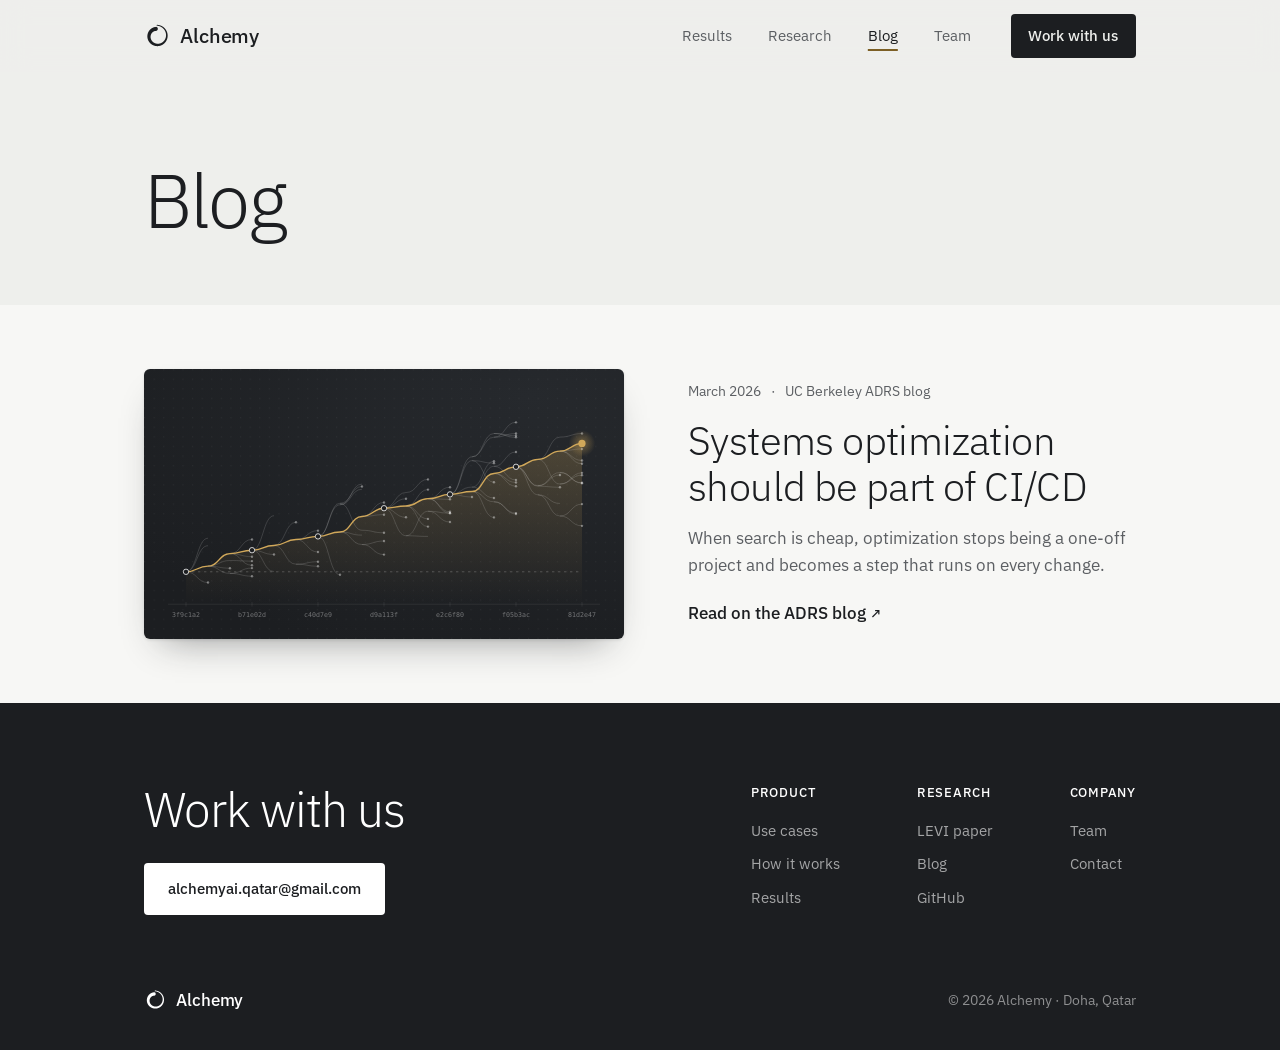
==== blog/index.html @ 4ac1827a "New homepage, and Research, Blog and Team pages Homepage: - Two-column hero: headline, subtitle, "Wo" ====
<!doctype html>
<html lang="en">
<head>
  <meta charset="utf-8">
  <meta name="viewport" content="width=device-width, initial-scale=1">
  <title>Blog &ndash; Alchemy</title>
  <meta name="description" content="Writing from Alchemy on systems optimization, evolutionary search and the cost of AI workloads.">
  <meta name="theme-color" content="#eeefec">

  <!-- Link previews need absolute URLs: update these if the site moves to its own domain. -->
  <link rel="canonical" href="https://aichemy-qatar.github.io/blog/">
  <meta property="og:url" content="https://aichemy-qatar.github.io/blog/">
  <meta property="og:image" content="https://aichemy-qatar.github.io/assets/og.png">
  <meta property="og:type" content="website">
  <meta property="og:site_name" content="Alchemy">
  <meta property="og:title" content="Blog &ndash; Alchemy">
  <meta property="og:description" content="Writing from Alchemy on systems optimization, evolutionary search and the cost of AI workloads.">
  <meta property="og:image:width" content="1200">
  <meta property="og:image:height" content="630">
  <meta property="og:image:alt" content="Alchemy: AI that optimizes AI workloads.">
  <meta name="twitter:card" content="summary_large_image">

  <link rel="icon" href="/favicon.ico" sizes="32x32">
  <link rel="icon" href="/assets/logo.svg" type="image/svg+xml">
  <link rel="apple-touch-icon" href="/apple-touch-icon.png">
  <link rel="preconnect" href="https://fonts.googleapis.com">
  <link rel="preconnect" href="https://fonts.gstatic.com" crossorigin>
  <link href="https://fonts.googleapis.com/css2?family=IBM+Plex+Sans:wght@300;400;500&display=swap" rel="stylesheet">
  <link rel="stylesheet" href="/style.css">
</head>
<body>

  <header class="site-header">
    <div class="nav wrap">
      <a href="/#top" class="wordmark"><span class="mark" aria-hidden="true"></span>Alchemy</a>
      <nav class="nav-links" id="nav-links" aria-label="Main">
        <a href="/#results">Results</a>
        <a href="/research/">Research</a>
        <a href="/blog/" aria-current="page">Blog</a>
        <a href="/team/">Team</a>
      </nav>
      <a class="nav-cta" href="/#contact">Work with us</a>
      <button class="menu-toggle" type="button" aria-expanded="false" aria-controls="nav-links" aria-label="Menu"><span></span><span></span></button>
    </div>
  </header>

  <main>

    <section class="hero page-head wrap">
      <h1>Blog</h1>
    </section>

    <section class="entries">
      <div class="wrap">
        <ol class="post-list">
          <li class="entry post">
            <a class="post-cover" href="https://ucbskyadrs.github.io/blog/levi/" tabindex="-1" aria-hidden="true">
              <img src="/assets/continuous-optimization.svg" width="800" height="450" alt="">
            </a>
            <div>
              <p class="entry-meta"><time datetime="2026-03-20">March 2026</time><span>UC Berkeley ADRS blog</span></p>
              <h2 class="entry-title"><a href="https://ucbskyadrs.github.io/blog/levi/">Systems optimization should be part of CI/CD</a></h2>
              <p class="entry-text">When search is cheap, optimization stops being a one-off project and becomes a step that runs on every change.</p>
              <a class="more ext" href="https://ucbskyadrs.github.io/blog/levi/">Read on the ADRS blog</a>
            </div>
          </li>
        </ol>
      </div>
    </section>

  </main>

  <footer class="site-footer" id="contact">
    <div class="wrap">
      <div class="footer-main">
        <div class="footer-cta">
          <h2>Work with us</h2>
          <a class="button" href="mailto:alchemyai.qatar@gmail.com">alchemyai.qatar@gmail.com</a>
        </div>
        <div class="footer-col">
          <p class="footer-label">Product</p>
          <a href="/#use-cases">Use cases</a>
          <a href="/#how-it-works">How it works</a>
          <a href="/#results">Results</a>
        </div>
        <div class="footer-col">
          <p class="footer-label">Research</p>
          <a href="/research/">LEVI paper</a>
          <a href="/blog/">Blog</a>
          <a href="https://github.com/ttanv/levi">GitHub</a>
        </div>
        <div class="footer-col">
          <p class="footer-label">Company</p>
          <a href="/team/">Team</a>
          <a href="mailto:alchemyai.qatar@gmail.com">Contact</a>
        </div>
      </div>
      <div class="footer-base">
        <a href="/#top" class="wordmark"><span class="mark" aria-hidden="true"></span>Alchemy</a>
        <span>&copy; 2026 Alchemy &middot; Doha, Qatar</span>
      </div>
    </div>
  </footer>

  <script src="/site.js"></script>
</body>
</html>
---- style.css ----
:root {
  --paper: #eeefec;
  --surface: #f7f7f5;
  --ink: #1c1e21;
  --muted: #5c5f63;
  --rule: #d8d9d4;
  --idle: #dfe0db;
  --accent: #7c5f25;
  --brass-light: #d1a85a;

  --measure: 34rem;
  --gutter: clamp(1.25rem, 5vw, 3rem);
  --section: clamp(2.75rem, 5.5vw, 4rem);
}

* { box-sizing: border-box; }

html { scroll-behavior: smooth; scroll-padding-top: 4.5rem; }

body {
  margin: 0;
  background: var(--paper);
  color: var(--ink);
  font-family: "IBM Plex Sans", "Helvetica Neue", Arial, sans-serif;
  font-size: 1.0625rem;
  line-height: 1.6;
  -webkit-font-smoothing: antialiased;
}

img { max-width: 100%; display: block; }

a { color: inherit; }

:focus-visible { outline: 2px solid var(--accent); outline-offset: 3px; }

.wrap {
  width: min(100% - 2 * var(--gutter), 62rem);
  margin-inline: auto;
}

h1, h2, h3 { margin: 0; font-weight: 400; }

h2 {
  font-size: 1.0625rem;
  font-weight: 500;
  margin-bottom: 2rem;
}

h3 { font-size: 1.0625rem; font-weight: 500; }

p { margin: 0; }

/* Header: sticks to the top, frosted over the page, with a shadow once scrolled. */

/* The logo mark, painted in the text colour through the logo file. */
.mark {
  flex: none;
  background-color: currentColor;
  -webkit-mask: url(assets/logo.svg) center / contain no-repeat;
  mask: url(assets/logo.svg) center / contain no-repeat;
}

.site-header {
  position: sticky;
  top: 0;
  z-index: 10;
  background: rgb(238 239 236 / 0.94);
  -webkit-backdrop-filter: saturate(1.4) blur(14px);
  backdrop-filter: saturate(1.4) blur(14px);
  transition: box-shadow 0.3s ease, background-color 0.3s ease;
}

.site-header.scrolled { box-shadow: 0 10px 30px -18px rgb(28 30 33 / 0.45); }

.nav {
  display: flex;
  align-items: center;
  gap: 2.5rem;
  height: 4.5rem;
}

.wordmark {
  display: inline-flex;
  align-items: center;
  gap: 0.65rem;
  font-weight: 500;
  font-size: 1.25rem;
  letter-spacing: -0.01em;
  text-decoration: none;
}

.wordmark .mark { width: 1.625rem; height: 1.625rem; }

.nav-links { display: flex; gap: 2.25rem; margin-left: auto; }

.nav-links a {
  text-decoration: none;
  color: var(--muted);
  font-size: 0.9375rem;
  transition: color 0.2s ease;
}

.nav-links a:hover { color: var(--ink); }

.nav-links a[aria-current="page"] {
  color: var(--ink);
  text-decoration: underline 2px var(--accent);
  text-underline-offset: 0.55em;
}

.nav-cta {
  padding: 0.6rem 1.1rem;
  background: var(--ink);
  color: var(--paper);
  border-radius: 4px;
  text-decoration: none;
  font-size: 0.9375rem;
  font-weight: 500;
  white-space: nowrap;
  transition: background-color 0.2s ease;
}

.nav-cta:hover { background: var(--accent); }

/* Two bars that turn into a cross; only shown on small screens. */
.menu-toggle {
  display: none;
  flex-direction: column;
  justify-content: center;
  align-items: center;
  gap: 6px;
  width: 2.5rem;
  height: 2.5rem;
  margin-right: -0.5rem;
  padding: 0;
  border: 0;
  background: none;
  color: var(--ink);
  cursor: pointer;
}

.menu-toggle span {
  display: block;
  width: 20px;
  height: 1.5px;
  background: currentColor;
  transition: transform 0.25s ease;
}

.open .menu-toggle span:first-child { transform: translateY(3.75px) rotate(45deg); }
.open .menu-toggle span:last-child { transform: translateY(-3.75px) rotate(-45deg); }

/* Page titles: the big light headline that the inner pages open with. */

.hero { padding-block: clamp(3rem, 8vw, 5.5rem) var(--section); }

.hero h1 {
  font-size: clamp(2.5rem, 6.4vw, 4.75rem);
  font-weight: 300;
  line-height: 1.06;
  letter-spacing: -0.025em;
  max-width: 14ch;
}

.lede {
  margin-top: 1.75rem;
  max-width: var(--measure);
  font-size: 1.25rem;
  color: var(--muted);
}

.engine {
  margin-top: 0.75rem;
  font-size: 0.9375rem;
  color: var(--accent);
}

/* Homepage hero: the pitch on the left, the cluster on the right. */

.home-hero {
  display: grid;
  grid-template-columns: 1.05fr 1fr;
  gap: clamp(2.5rem, 6vw, 5rem);
  align-items: center;
  padding-block: clamp(3rem, 7vw, 5rem) clamp(3rem, 6vw, 4.5rem);
}

.home-hero h1 {
  font-size: clamp(2.5rem, 4.4vw, 3.6rem);
  font-weight: 300;
  line-height: 1.05;
  letter-spacing: -0.025em;
  text-wrap: balance;
}

.home-hero .lede { margin-top: 1.5rem; }
.home-hero .engine { margin-top: 1.5rem; }

.actions { display: flex; flex-wrap: wrap; gap: 0.75rem; margin-top: 2rem; }
.actions .button { margin-top: 0; }

/* Cluster figure: 48 GPUs on a dark panel; the script fills the idle ones in brass. */

.cluster {
  margin: 0;
  padding: clamp(1.25rem, 3vw, 1.75rem);
  background: var(--ink);
  border-radius: 10px;
  box-shadow: 0 30px 60px -30px rgb(28 30 33 / 0.6);
  color: #fff;
}

.grid {
  display: grid;
  grid-template-columns: repeat(8, 1fr);
  gap: 7px;
}

.grid span {
  aspect-ratio: 1;
  border-radius: 3px;
  background: #2c2f34;
  transition: background-color 0.5s ease;
}

.grid span.busy { background: #e6e6e1; }
.grid span.gained { background: var(--brass-light); }

.cluster figcaption {
  margin-top: 1.25rem;
  font-size: 0.9375rem;
  color: rgb(255 255 255 / 0.6);
  display: grid;
}

.cluster figcaption span { grid-area: 1 / 1; transition: opacity 0.6s ease; }
.cluster .after { opacity: 0; }
.cluster.done .before { opacity: 0; }
.cluster.done .after { opacity: 1; }

/* Sections open with a small brass label, then a real headline. Use cases sit
   on the lighter surface, How it works on dark, Results on the paper. */

.uses, .how, .results { padding-block: var(--section); }

.uses { background: var(--surface); }

.eyebrow { margin: 0; font-size: 0.875rem; font-weight: 500; letter-spacing: 0.01em; color: var(--accent); }

.section-title { margin-bottom: clamp(2rem, 4vw, 3rem); }

.section-title h2 {
  margin: 0.6rem 0 0;
  max-width: 22ch;
  font-size: clamp(1.875rem, 3.6vw, 2.75rem);
  font-weight: 300;
  line-height: 1.15;
  letter-spacing: -0.02em;
}

.section-title .sub { margin-top: 0.9rem; max-width: var(--measure); color: var(--muted); }

/* With a legend on the right of the headline. */
.section-title.split {
  display: flex;
  flex-wrap: wrap;
  justify-content: space-between;
  align-items: flex-end;
  gap: 1rem 2rem;
}

/* Use cases: white cards. */

.legend {
  display: flex;
  align-items: center;
  gap: 0.5rem;
  font-size: 0.8125rem;
  color: var(--muted);
}

.key { width: 14px; height: 3px; border-radius: 2px; display: inline-block; }
.key.base { background: var(--muted); opacity: 0.45; }
.key.levi { background: var(--accent); margin-left: 0.75rem; }

.use-list {
  display: grid;
  grid-template-columns: repeat(3, 1fr);
  gap: 1.25rem;
}

.use { padding: clamp(1.5rem, 3vw, 2rem); background: #fff; border-radius: 8px; }

/* Each use case opens with a small illustrative chart: grey is before, brass is with LEVI. */
.viz {
  display: flex;
  flex-direction: column;
  justify-content: center;
  gap: 12px;
  width: 100%;
  height: 56px;
  margin-bottom: 1.75rem;
  overflow: visible;
}

.tokens span { display: block; height: 14px; }
.tokens .base { background: repeating-linear-gradient(90deg, var(--muted) 0 2px, transparent 2px 16px); opacity: 0.45; }
.tokens .levi { background: repeating-linear-gradient(90deg, var(--accent) 0 2px, transparent 2px 8px); }

svg.viz path { fill: none; vector-effect: non-scaling-stroke; stroke-linecap: round; }
svg.viz .base { stroke: var(--muted); stroke-width: 1.5; opacity: 0.45; }
svg.viz .levi { stroke: var(--accent); stroke-width: 2; }

/* The figures play as they scroll into view (the script sets .play). Tokens
   stream past for about five seconds, the brass row carrying twice as many in
   the same time; both loss curves draw left to right and hold. */
.use.play .tokens span { animation: stream 1.6s linear 3; }
@keyframes stream { to { background-position-x: 16px; } }

.uses.armed svg.viz { clip-path: inset(0 100% 0 0); }
.use.play svg.viz { animation: draw 3s ease-out forwards; }
@keyframes draw {
  from { clip-path: inset(0 100% 0 0); }
  to   { clip-path: inset(0 0 0 0); }
}

.meter span { display: grid; grid-template-columns: repeat(12, 1fr); gap: 3px; height: 14px; }
.meter i { background: var(--idle); border-radius: 1px; transition: background 0.3s ease; }
.meter .base i.on { background: var(--muted); opacity: 0.45; }
.meter .levi i.on { background: var(--accent); }

.use h3 {
  font-size: clamp(1.375rem, 2.4vw, 1.625rem);
  font-weight: 300;
  letter-spacing: -0.015em;
  line-height: 1.2;
}

.use p { margin-top: 0.5rem; color: var(--muted); max-width: 22rem; }

/* How it works, on dark: a trunk, then a search that branches, drops dead ends,
   and converges on the fastest version at the right edge of the page. */

.how { background: var(--ink); color: #fff; }
.how .eyebrow { color: var(--brass-light); }

.tree { height: 150px; margin-bottom: 2rem; }
.tree svg { display: block; overflow: visible; }
.tree path, .tree line { fill: none; }
.tree .trunk { stroke: rgb(255 255 255 / 0.85); stroke-width: 1.25; }
.tree .try { stroke: #fff; stroke-width: 1; stroke-opacity: 0.28; transition: stroke 0.4s ease, stroke-width 0.4s ease, stroke-opacity 0.4s ease; }
.tree .try.grow { transition: stroke-dashoffset 0.5s ease-out, stroke 0.4s ease, stroke-width 0.4s ease, stroke-opacity 0.4s ease; }
.tree .try.win { stroke: var(--brass-light); stroke-width: 1.75; stroke-opacity: 1; }
.tree .dead { fill: #fff; opacity: 0.45; transition: opacity 0.3s ease; }
.tree .dead.hidden { opacity: 0; }
.tree .node { fill: var(--ink); stroke: #fff; stroke-width: 1.5; transition: fill 0.4s ease, stroke 0.4s ease; }
.tree .node.end { fill: var(--brass-light); stroke: var(--brass-light); }

.process {
  list-style: none;
  margin: 0;
  padding: 0;
  display: grid;
  grid-template-columns: repeat(3, 1fr);
  gap: 3rem;
}

.process h3 { display: flex; gap: 0.75rem; }
.process .step { color: var(--brass-light); font-weight: 400; font-variant-numeric: tabular-nums; }
.process p { margin-top: 0.5rem; color: rgb(255 255 255 / 0.62); max-width: 22rem; }

/* Results */

.speedups {
  display: grid;
  grid-template-columns: repeat(2, 1fr);
  gap: 4rem;
}

.speedup { margin: 0; }

.who { font-size: 0.9375rem; color: var(--muted); }

.gain {
  margin-top: 0.75rem;
  font-size: clamp(3.5rem, 8vw, 5.5rem);
  font-weight: 300;
  line-height: 1;
  letter-spacing: -0.03em;
  font-variant-numeric: tabular-nums;
}

.what { margin-top: 0.75rem; font-weight: 500; }

/* Both charts share one scale, 0 to 1.8x, so bar lengths compare across them. */
.bars {
  margin-top: 2rem;
  display: grid;
  grid-template-columns: 4.25rem 1fr 3rem;
  align-items: center;
  gap: 0.6rem 1rem;
  font-size: 0.875rem;
  font-variant-numeric: tabular-nums;
}

.bars .label { color: var(--muted); }
.bars .val { text-align: right; }

.track { display: block; height: 10px; }

.bar {
  display: block;
  height: 100%;
  width: calc(var(--v) / 1.8 * 100%);
  border-radius: 0 4px 4px 0;
}

.bar.base { background: var(--idle); box-shadow: inset 0 0 0 1px var(--rule); }
.bar.levi { background: var(--accent); }

.research {
  margin-top: 3rem;
  padding: clamp(1.75rem, 4vw, 2.75rem);
  background: var(--surface);
  border-radius: 6px;
  display: grid;
  grid-template-columns: 1fr 1fr;
  gap: 4rem;
  align-items: start;
}

.rank {
  font-size: clamp(1.375rem, 2.6vw, 1.75rem);
  font-weight: 300;
  line-height: 1.25;
  letter-spacing: -0.01em;
  color: var(--ink) !important;
  margin-bottom: 0.75rem;
  max-width: 24ch;
}

.bench p { color: var(--muted); }

.cited p { font-size: 0.9375rem; color: var(--muted); }

.logos {
  margin-top: 1.5rem;
  display: flex;
  flex-wrap: wrap;
  align-items: center;
  gap: 2rem 2.75rem;
}

.logos img {
  height: 28px;
  width: auto;
}

.logos img[alt="Carnegie Mellon University"] { height: 42px; }
.logos img[alt="MIT"] { height: 24px; }

.button {
  display: inline-block;
  margin-top: 1.75rem;
  padding: 0.85rem 1.5rem;
  background: #fff;
  color: var(--ink);
  border-radius: 4px;
  text-decoration: none;
  font-weight: 500;
}

.button:hover { background: #ece6da; }

.button.ink { background: var(--ink); color: var(--paper); }
.button.ink:hover { background: var(--accent); }

.button.ghost { background: transparent; color: var(--ink); box-shadow: inset 0 0 0 1px rgb(28 30 33 / 0.28); }
.button.ghost:hover { background: rgb(28 30 33 / 0.05); }

/* Not-found page: the hero's type, with room for the footer to sit low. */

.notfound { min-height: 62vh; }
.notfound .code { margin-bottom: 1rem; color: var(--accent); font-size: 0.9375rem; }
.notfound .button { margin-top: 2.25rem; }

.more {
  display: inline-block;
  margin-top: 1.25rem;
  font-weight: 500;
  text-decoration: none;
  transition: color 0.2s ease;
}

.more:hover { color: var(--accent); }

/* Links that leave the site carry a small arrow. */
.ext::after { content: "\2197" / ""; margin-left: 0.3em; font-size: 0.85em; }

/* Research and blog pages: the hero's type for the page title, then entries
   on the lighter surface. */

.page-head h1 { max-width: none; }

.entries { padding-block: var(--section); background: var(--surface); }

.entry-meta {
  display: flex;
  flex-wrap: wrap;
  gap: 0.25rem 0.6rem;
  font-size: 0.875rem;
  color: var(--muted);
}

.entry-meta .kind { color: var(--accent); font-weight: 500; }
.entry-meta > * + *::before { content: "\00B7"; margin-right: 0.6rem; }

.entry-title {
  margin: 0.9rem 0 0;
  font-size: clamp(1.75rem, 3.6vw, 2.5rem);
  font-weight: 300;
  line-height: 1.15;
  letter-spacing: -0.015em;
  max-width: 30ch;
}

.entry-title a { text-decoration: none; }
.entry-title a:hover { text-decoration: underline 1px var(--accent); text-underline-offset: 0.15em; }

.entry-text { margin-top: 1rem; max-width: 40rem; color: var(--muted); }

/* An entry: a picture that links to it, with the details beside it. */

.entry {
  display: grid;
  grid-template-columns: var(--cover, 17rem) 1fr;
  gap: clamp(2rem, 5vw, 4rem);
  align-items: start;
}

/* A paper's picture is its first page, sitting on a second sheet like a printed copy. */

.paper-cover { position: relative; display: block; margin: 0 8px 8px 0; }

.paper-cover::before {
  content: "";
  position: absolute;
  inset: 0;
  translate: 8px 8px;
  background: #fff;
  border-radius: 2px;
  box-shadow: 0 1px 3px rgb(28 30 33 / 0.12);
}

.paper-cover img {
  position: relative;
  width: 100%;
  height: auto;
  border-radius: 2px;
  box-shadow: 0 1px 3px rgb(28 30 33 / 0.12), 0 18px 36px -18px rgb(28 30 33 / 0.35);
  transition: translate 0.25s ease;
}

.paper-cover:hover img { translate: 0 -3px; }

.paper-cited { margin-top: 1.75rem; font-size: 0.875rem; color: var(--muted); }

.paper-cited ul {
  display: flex;
  flex-wrap: wrap;
  gap: 0.25rem 0.75rem;
  margin: 0.4rem 0 0;
  padding: 0;
  list-style: none;
  color: var(--ink);
  font-size: 1rem;
  font-weight: 500;
}

.paper-cited li + li::before { content: "\00B7"; margin-right: 0.75rem; color: var(--muted); }

.paper-links { display: flex; flex-wrap: wrap; gap: 0.5rem 2rem; margin-top: 1.75rem; }
.paper-links .more { margin-top: 0; }

/* Blog: a post's picture is its cover art, wider than a paper's page. */

.post-list { display: grid; gap: var(--section); margin: 0; padding: 0; list-style: none; }

.post { --cover: 30rem; align-items: center; }

.post-cover {
  display: block;
  overflow: hidden;
  border-radius: 6px;
  box-shadow: 0 1px 3px rgb(28 30 33 / 0.12), 0 18px 36px -18px rgb(28 30 33 / 0.45);
  transition: translate 0.25s ease;
}

.post-cover:hover { translate: 0 -3px; }
.post-cover img { display: block; width: 100%; height: auto; }

/* Team: a white card per person, with links to their profiles. */

.members { display: grid; grid-template-columns: repeat(2, 1fr); gap: 1.25rem; }

.member { padding: clamp(1.5rem, 3vw, 2.25rem); background: #fff; border-radius: 8px; }

.member img { width: 112px; height: 112px; border-radius: 50%; object-fit: cover; }

.member h2 {
  margin: 1.25rem 0 0;
  font-size: 1.5rem;
  font-weight: 300;
  letter-spacing: -0.01em;
}

.member p { margin-top: 0.5rem; max-width: 26rem; color: var(--muted); }

.member .member-links { display: flex; flex-wrap: wrap; gap: 0.5rem 1.75rem; margin-top: 1.25rem; color: var(--ink); }
.member-links .more { margin-top: 0; }

.advisor-card { margin-top: 1.25rem; }
.advisor-card .role { margin: 0; font-size: 0.875rem; font-weight: 500; color: var(--accent); }
.advisor-card h2 { margin-top: 0.5rem; }

/* Footer: the contact call and the site links in one dark block. */

.site-footer {
  padding-block: clamp(3.5rem, 7vw, 5rem) 2.25rem;
  background: var(--ink);
  color: rgb(255 255 255 / 0.6);
  font-size: 0.9375rem;
}

.site-footer a:not(.button) { text-decoration: none; transition: color 0.2s ease; }
.site-footer a:not(.button):hover { color: #fff; }

.footer-main {
  display: grid;
  grid-template-columns: 1fr auto auto auto;
  column-gap: clamp(2.5rem, 6vw, 5rem);
  row-gap: 2.5rem;
}

.footer-cta h2 {
  margin: 0;
  color: #fff;
  font-size: clamp(2rem, 4.2vw, 3rem);
  font-weight: 300;
  line-height: 1.1;
  letter-spacing: -0.02em;
}

.footer-col {
  display: flex;
  flex-direction: column;
  align-items: flex-start;
  gap: 0.6rem;
}

.footer-label {
  margin-bottom: 0.35rem;
  color: #fff;
  font-size: 0.8125rem;
  font-weight: 500;
  letter-spacing: 0.06em;
  text-transform: uppercase;
}

.footer-base {
  display: flex;
  justify-content: space-between;
  align-items: center;
  flex-wrap: wrap;
  gap: 1rem;
  margin-top: clamp(3rem, 6vw, 4.5rem);
  font-size: 0.875rem;
  color: rgb(255 255 255 / 0.5);
}

.footer-base .wordmark { color: #fff; font-size: 1.0625rem; }
.footer-base .mark { width: 1.375rem; height: 1.375rem; }

/* Header collapses to a menu button before the links run out of room. */

@media (max-width: 820px) {
  .nav { gap: 1rem; }
  .nav-cta { margin-left: auto; }
  .menu-toggle { display: flex; }
  .nav-links {
    display: none;
    position: absolute;
    top: 100%;
    left: 0;
    right: 0;
    flex-direction: column;
    gap: 0;
    padding: 0.5rem var(--gutter) 1.5rem;
    background: var(--paper);
    box-shadow: 0 18px 30px -20px rgb(28 30 33 / 0.45);
  }
  .site-header.open { background: var(--paper); }
  .site-header.open .nav-links { display: flex; }
  .nav-links a { padding-block: 0.75rem; font-size: 1.125rem; color: var(--ink); }
}

/* Small screens */

@media (max-width: 900px) {
  .home-hero { grid-template-columns: 1fr; }
}

@media (max-width: 720px) {
  .footer-main { grid-template-columns: 1fr 1fr; }
  .footer-cta { grid-column: 1 / -1; }
  .entry { grid-template-columns: 1fr; }
  .members { grid-template-columns: 1fr; }
  .paper-cover { width: min(14rem, 70%); }
  .use-list { grid-template-columns: 1fr; }
  .process { grid-template-columns: 1fr; gap: 2.5rem; }
  .speedups, .research { grid-template-columns: 1fr; gap: 3rem; }
  .logos { gap: 1.5rem 1.75rem; }
  .logos img { height: 22px; }
  .logos img[alt="Carnegie Mellon University"] { height: 34px; }
  .logos img[alt="MIT"] { height: 19px; }
}

@media (prefers-reduced-motion: reduce) {
  html { scroll-behavior: auto; }
  .grid span, .cluster figcaption span { transition: none; }
  .tokens span, svg.viz { animation: none; }
}
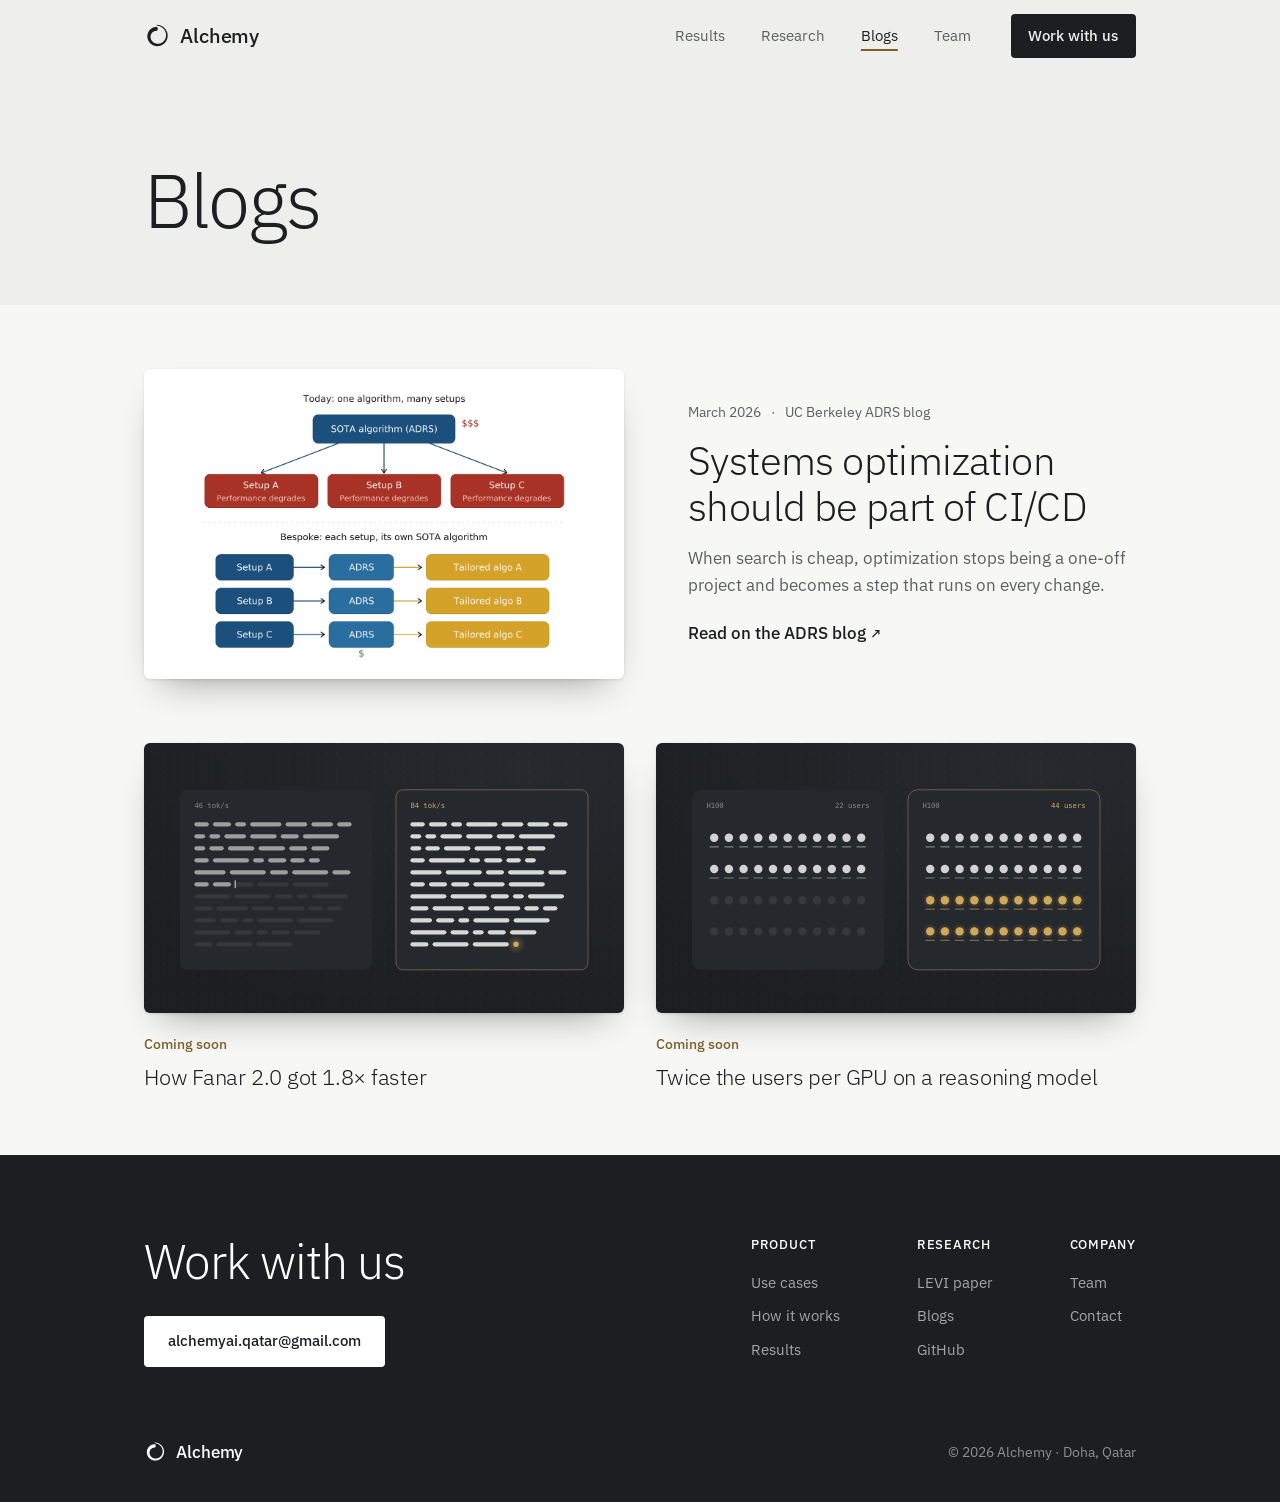
==== commit ef4779ad: "Results demos, Blogs page with coming-soon posts, ADRS figure Results: - Fanar 2.0 (1.8x): a side-by" ====
--- a/blog/index.html
+++ b/blog/index.html
@@ -3,7 +3,7 @@
 <head>
   <meta charset="utf-8">
   <meta name="viewport" content="width=device-width, initial-scale=1">
-  <title>Blog &ndash; Alchemy</title>
+  <title>Blogs &ndash; Alchemy</title>
   <meta name="description" content="Writing from Alchemy on systems optimization, evolutionary search and the cost of AI workloads.">
   <meta name="theme-color" content="#eeefec">
 
@@ -13,7 +13,7 @@
   <meta property="og:image" content="https://aichemy-qatar.github.io/assets/og.png">
   <meta property="og:type" content="website">
   <meta property="og:site_name" content="Alchemy">
-  <meta property="og:title" content="Blog &ndash; Alchemy">
+  <meta property="og:title" content="Blogs &ndash; Alchemy">
   <meta property="og:description" content="Writing from Alchemy on systems optimization, evolutionary search and the cost of AI workloads.">
   <meta property="og:image:width" content="1200">
   <meta property="og:image:height" content="630">
@@ -36,7 +36,7 @@
       <nav class="nav-links" id="nav-links" aria-label="Main">
         <a href="/#results">Results</a>
         <a href="/research/">Research</a>
-        <a href="/blog/" aria-current="page">Blog</a>
+        <a href="/blog/" aria-current="page">Blogs</a>
         <a href="/team/">Team</a>
       </nav>
       <a class="nav-cta" href="/#contact">Work with us</a>
@@ -47,15 +47,15 @@
   <main>
 
     <section class="hero page-head wrap">
-      <h1>Blog</h1>
+      <h1>Blogs</h1>
     </section>
 
     <section class="entries">
       <div class="wrap">
         <ol class="post-list">
           <li class="entry post">
-            <a class="post-cover" href="https://ucbskyadrs.github.io/blog/levi/" tabindex="-1" aria-hidden="true">
-              <img src="/assets/continuous-optimization.svg" width="800" height="450" alt="">
+            <a class="post-cover framed" href="https://ucbskyadrs.github.io/blog/levi/" tabindex="-1" aria-hidden="true">
+              <img src="/assets/adrs-bespoke.png" width="1200" height="759" alt="">
             </a>
             <div>
               <p class="entry-meta"><time datetime="2026-03-20">March 2026</time><span>UC Berkeley ADRS blog</span></p>
@@ -65,6 +65,19 @@
             </div>
           </li>
         </ol>
+
+        <ul class="post-grid">
+          <li class="post-card">
+            <div class="post-cover"><img src="/assets/blog-fanar.svg" width="800" height="450" alt=""></div>
+            <p class="entry-meta"><span class="kind">Coming soon</span></p>
+            <h2 class="post-card-title">How Fanar 2.0 got 1.8&times; faster</h2>
+          </li>
+          <li class="post-card">
+            <div class="post-cover"><img src="/assets/blog-qwen.svg" width="800" height="450" alt=""></div>
+            <p class="entry-meta"><span class="kind">Coming soon</span></p>
+            <h2 class="post-card-title">Twice the users per GPU on a reasoning model</h2>
+          </li>
+        </ul>
       </div>
     </section>
 
@@ -86,7 +99,7 @@
         <div class="footer-col">
           <p class="footer-label">Research</p>
           <a href="/research/">LEVI paper</a>
-          <a href="/blog/">Blog</a>
+          <a href="/blog/">Blogs</a>
           <a href="https://github.com/ttanv/levi">GitHub</a>
         </div>
         <div class="footer-col">
--- a/style.css
+++ b/style.css
@@ -369,15 +369,16 @@
 .process .step { color: var(--brass-light); font-weight: 400; font-variant-numeric: tabular-nums; }
 .process p { margin-top: 0.5rem; color: rgb(255 255 255 / 0.62); max-width: 22rem; }
 
-/* Results */
-
-.speedups {
-  display: grid;
-  grid-template-columns: repeat(2, 1fr);
-  gap: 4rem;
-}
-
-.speedup { margin: 0; }
+/* Results: each one a number on the left and a demo on the right. */
+
+.result {
+  display: grid;
+  grid-template-columns: 15rem 1fr;
+  gap: clamp(2rem, 5vw, 4rem);
+  align-items: center;
+}
+
+.result + .result { margin-top: clamp(3rem, 6vw, 4.5rem); }
 
 .who { font-size: 0.9375rem; color: var(--muted); }
 
@@ -392,31 +393,82 @@
 
 .what { margin-top: 0.75rem; font-weight: 500; }
 
-/* Both charts share one scale, 0 to 1.8x, so bar lengths compare across them. */
-.bars {
-  margin-top: 2rem;
-  display: grid;
-  grid-template-columns: 4.25rem 1fr 3rem;
-  align-items: center;
-  gap: 0.6rem 1rem;
+.detail { margin-top: 0.5rem; color: var(--muted); }
+
+/* A demo is a dark screen with two panes, before and with Alchemy, like the
+   cluster in the hero: white for what was there, brass for what Alchemy adds. */
+
+.demo {
+  margin: 0;
+  padding: clamp(1rem, 2.5vw, 1.5rem);
+  background: var(--ink);
+  border-radius: 10px;
+  box-shadow: 0 30px 60px -30px rgb(28 30 33 / 0.6);
+  color: #fff;
+}
+
+.panes { display: grid; grid-template-columns: 1fr 1fr; gap: 0.75rem; }
+
+.pane {
+  display: flex;
+  flex-direction: column;
+  padding: 1rem;
+  background: #25282c;
+  border-radius: 8px;
+}
+
+.pane.levi { box-shadow: inset 0 0 0 1px rgb(209 168 90 / 0.55); }
+
+.pane-head {
+  display: flex;
+  justify-content: space-between;
+  gap: 0.5rem;
+  margin-bottom: 0.75rem;
+  font-size: 0.8125rem;
+  color: rgb(255 255 255 / 0.6);
+}
+
+.pane.levi .pane-head span:last-child { color: var(--brass-light); }
+
+.demo figcaption { margin-top: 0.9rem; font-size: 0.8125rem; color: rgb(255 255 255 / 0.5); }
+
+/* Fanar: the answer streams in over a hidden full copy, so the pane never jumps. */
+
+.race-prompt {
+  width: fit-content;
+  margin: 0 0 0.9rem auto;
+  padding: 0.4rem 0.8rem;
+  background: #2c2f34;
+  border-radius: 10px;
   font-size: 0.875rem;
+}
+
+.pane-body { display: grid; flex: 1; font-size: 0.8125rem; line-height: 1.55; color: rgb(255 255 255 / 0.85); }
+.pane-body > * { grid-area: 1 / 1; }
+.pane-body .ghost { visibility: hidden; }
+
+.pane-foot {
+  margin-top: 0.75rem;
+  font-size: 0.8125rem;
+  color: rgb(255 255 255 / 0.6);
   font-variant-numeric: tabular-nums;
 }
 
-.bars .label { color: var(--muted); }
-.bars .val { text-align: right; }
-
-.track { display: block; height: 10px; }
-
-.bar {
-  display: block;
-  height: 100%;
-  width: calc(var(--v) / 1.8 * 100%);
-  border-radius: 0 4px 4px 0;
-}
-
-.bar.base { background: var(--idle); box-shadow: inset 0 0 0 1px var(--rule); }
-.bar.levi { background: var(--accent); }
+.pane.levi .pane-foot { color: var(--brass-light); }
+
+/* Qwen: one seat per concurrent user. */
+
+.seats { display: grid; grid-template-columns: repeat(11, 1fr); gap: 7px; }
+
+.seats i {
+  aspect-ratio: 1;
+  border-radius: 50%;
+  background: #33363b;
+  transition: background-color 0.3s ease;
+}
+
+.seats i.on { background: #e6e6e1; }
+.seats i.gained { background: var(--brass-light); }
 
 .research {
   margin-top: 3rem;
@@ -596,8 +648,32 @@
   transition: translate 0.25s ease;
 }
 
-.post-cover:hover { translate: 0 -3px; }
+a.post-cover:hover { translate: 0 -3px; }
+
+/* A figure from the post itself, on white with room around it. */
+.post-cover.framed { padding: 1rem 1.25rem; background: #fff; }
 .post-cover img { display: block; width: 100%; height: auto; }
+
+/* Coming soon: smaller cards under the latest post, not yet linked. */
+
+.post-grid {
+  display: grid;
+  grid-template-columns: repeat(2, 1fr);
+  gap: 2rem;
+  margin: var(--section) 0 0;
+  padding: 0;
+  list-style: none;
+}
+
+.post-card .entry-meta { margin-top: 1.25rem; }
+
+.post-card-title {
+  margin: 0.5rem 0 0;
+  font-size: 1.375rem;
+  font-weight: 300;
+  line-height: 1.25;
+  letter-spacing: -0.01em;
+}
 
 /* Team: a white card per person, with links to their profiles. */
 
@@ -714,11 +790,12 @@
   .footer-main { grid-template-columns: 1fr 1fr; }
   .footer-cta { grid-column: 1 / -1; }
   .entry { grid-template-columns: 1fr; }
-  .members { grid-template-columns: 1fr; }
+  .members, .post-grid { grid-template-columns: 1fr; }
   .paper-cover { width: min(14rem, 70%); }
   .use-list { grid-template-columns: 1fr; }
   .process { grid-template-columns: 1fr; gap: 2.5rem; }
-  .speedups, .research { grid-template-columns: 1fr; gap: 3rem; }
+  .result, .research { grid-template-columns: 1fr; gap: 2rem; }
+  .race .panes { grid-template-columns: 1fr; }
   .logos { gap: 1.5rem 1.75rem; }
   .logos img { height: 22px; }
   .logos img[alt="Carnegie Mellon University"] { height: 34px; }
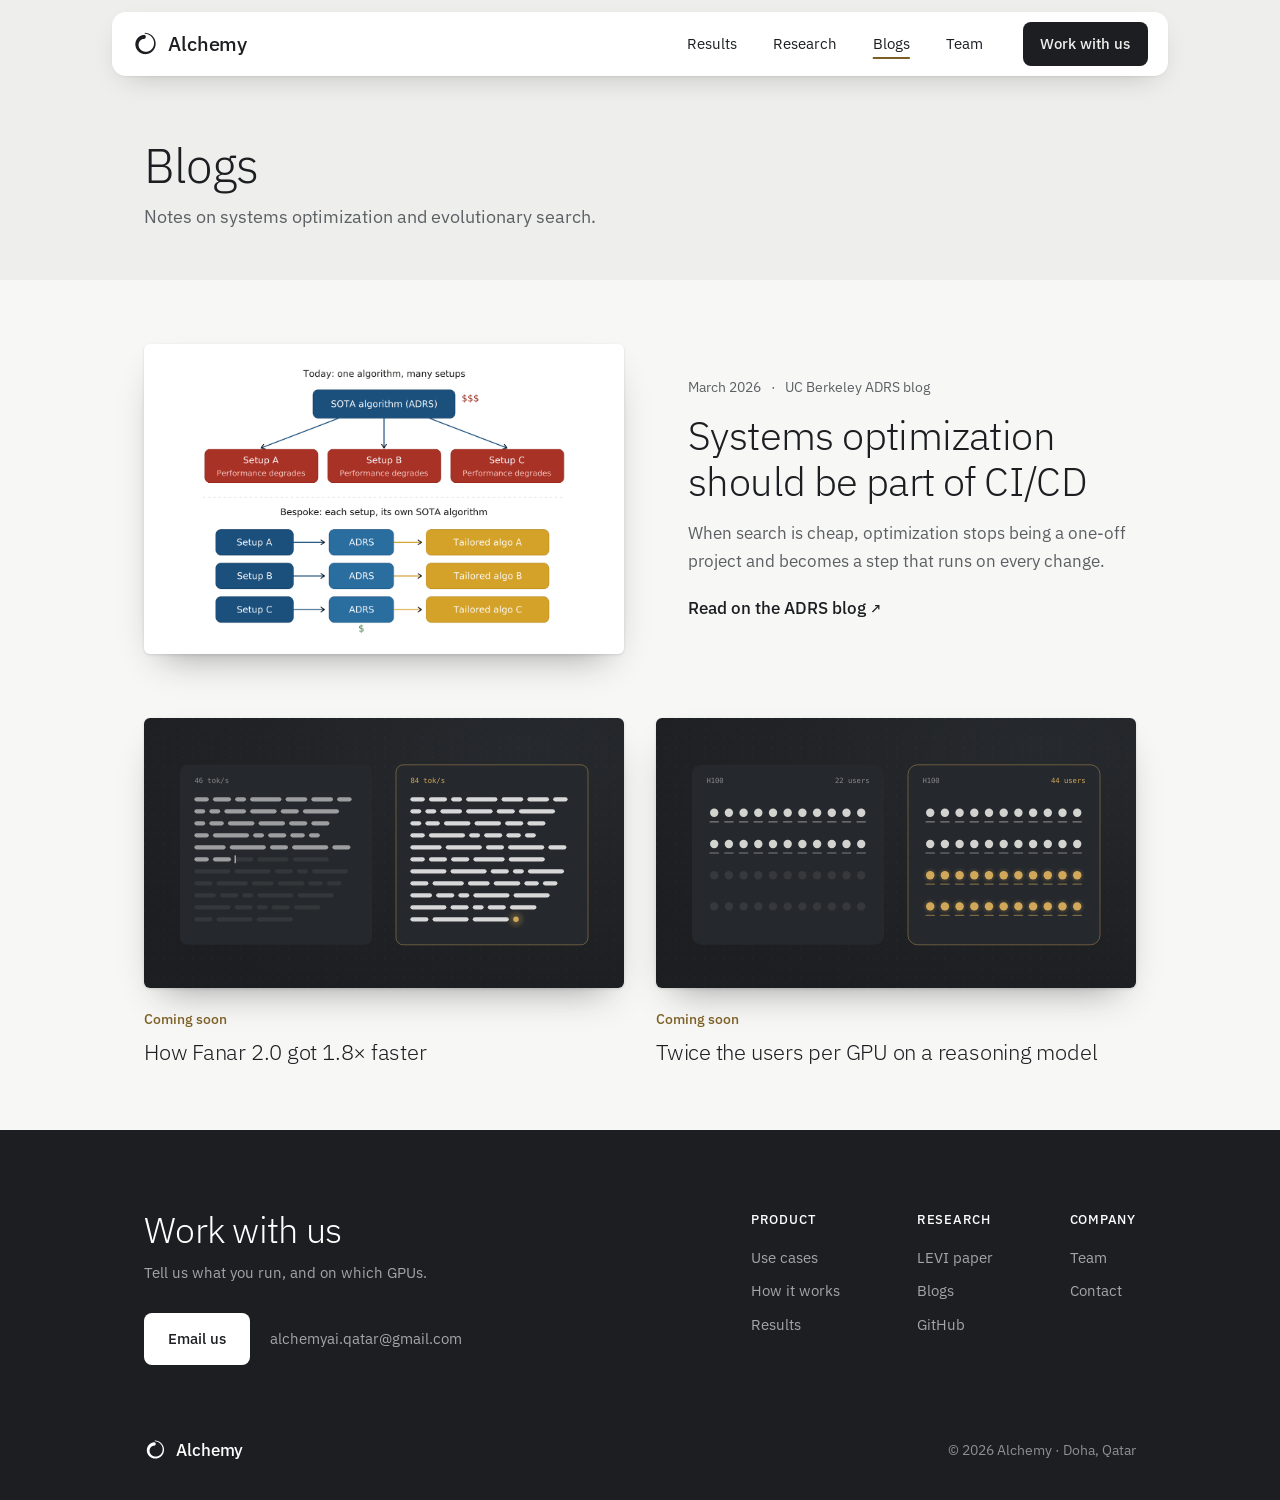
==== commit 7e9c338b: "Footer contact block and smaller page titles - Footer: a smaller "Work with us" with one line under " ====
--- a/blog/index.html
+++ b/blog/index.html
@@ -48,6 +48,7 @@
 
     <section class="hero page-head wrap">
       <h1>Blogs</h1>
+      <p class="lede">Notes on systems optimization and evolutionary search.</p>
     </section>
 
     <section class="entries">
@@ -88,7 +89,11 @@
       <div class="footer-main">
         <div class="footer-cta">
           <h2>Work with us</h2>
-          <a class="button" href="mailto:alchemyai.qatar@gmail.com">alchemyai.qatar@gmail.com</a>
+          <p>Tell us what you run, and on which GPUs.</p>
+          <div class="footer-actions">
+            <a class="button" href="mailto:alchemyai.qatar@gmail.com">Email us</a>
+            <span class="footer-email">alchemyai.qatar@gmail.com</span>
+          </div>
         </div>
         <div class="footer-col">
           <p class="footer-label">Product</p>
--- a/style.css
+++ b/style.css
@@ -15,7 +15,7 @@
 
 * { box-sizing: border-box; }
 
-html { scroll-behavior: smooth; scroll-padding-top: 4.5rem; }
+html { scroll-behavior: smooth; scroll-padding-top: 5.75rem; }
 
 body {
   margin: 0;
@@ -50,7 +50,8 @@
 
 p { margin: 0; }
 
-/* Header: sticks to the top, frosted over the page, with a shadow once scrolled. */
+/* Header: a white bar floating over the page, set in from the edges; its shadow
+   deepens once the page scrolls. */
 
 /* The logo mark, painted in the text colour through the logo file. */
 .mark {
@@ -64,20 +65,24 @@
   position: sticky;
   top: 0;
   z-index: 10;
-  background: rgb(238 239 236 / 0.94);
-  -webkit-backdrop-filter: saturate(1.4) blur(14px);
-  backdrop-filter: saturate(1.4) blur(14px);
-  transition: box-shadow 0.3s ease, background-color 0.3s ease;
-}
-
-.site-header.scrolled { box-shadow: 0 10px 30px -18px rgb(28 30 33 / 0.45); }
+  padding-top: 0.75rem;
+}
 
 .nav {
+  position: relative;
   display: flex;
   align-items: center;
   gap: 2.5rem;
-  height: 4.5rem;
-}
+  width: min(100% - 2 * var(--gutter), 66rem);
+  height: 4rem;
+  padding-inline: 1.25rem;
+  background: #fff;
+  border-radius: 14px;
+  box-shadow: 0 1px 2px rgb(28 30 33 / 0.06), 0 10px 30px -14px rgb(28 30 33 / 0.3);
+  transition: box-shadow 0.3s ease;
+}
+
+.site-header.scrolled .nav { box-shadow: 0 1px 2px rgb(28 30 33 / 0.08), 0 14px 36px -12px rgb(28 30 33 / 0.4); }
 
 .wordmark {
   display: inline-flex;
@@ -95,12 +100,12 @@
 
 .nav-links a {
   text-decoration: none;
-  color: var(--muted);
+  color: var(--ink);
   font-size: 0.9375rem;
   transition: color 0.2s ease;
 }
 
-.nav-links a:hover { color: var(--ink); }
+.nav-links a:hover { color: var(--accent); }
 
 .nav-links a[aria-current="page"] {
   color: var(--ink);
@@ -112,7 +117,7 @@
   padding: 0.6rem 1.1rem;
   background: var(--ink);
   color: var(--paper);
-  border-radius: 4px;
+  border-radius: 8px;
   text-decoration: none;
   font-size: 0.9375rem;
   font-weight: 500;
@@ -175,14 +180,29 @@
   color: var(--accent);
 }
 
-/* Homepage hero: the pitch on the left, the cluster on the right. */
-
-.home-hero {
+/* Homepage hero: a dark stage set in from the page edges, with the pitch on the
+   left and the cluster on the right. */
+
+.home-hero { padding: 1.25rem clamp(0.5rem, 1.5vw, 1rem) clamp(1.25rem, 3vw, 2rem); }
+
+.stage {
+  max-width: 84rem;
+  margin-inline: auto;
+  border-radius: 20px;
+  background:
+    radial-gradient(circle at 1px 1px, rgb(255 255 255 / 0.07) 1px, transparent 1.5px) 0 0 / 18px 18px,
+    var(--ink);
+  color: #fff;
+}
+
+.stage :focus-visible { outline-color: var(--brass-light); }
+
+.stage-grid {
   display: grid;
   grid-template-columns: 1.05fr 1fr;
   gap: clamp(2.5rem, 6vw, 5rem);
   align-items: center;
-  padding-block: clamp(3rem, 7vw, 5rem) clamp(3rem, 6vw, 4.5rem);
+  padding-block: clamp(3.5rem, 8vw, 6rem);
 }
 
 .home-hero h1 {
@@ -193,20 +213,21 @@
   text-wrap: balance;
 }
 
-.home-hero .lede { margin-top: 1.5rem; }
-.home-hero .engine { margin-top: 1.5rem; }
+.home-hero .lede { margin-top: 1.5rem; color: rgb(255 255 255 / 0.7); }
+.home-hero .engine { margin-top: 1.5rem; color: var(--brass-light); }
 
 .actions { display: flex; flex-wrap: wrap; gap: 0.75rem; margin-top: 2rem; }
 .actions .button { margin-top: 0; }
 
-/* Cluster figure: 48 GPUs on a dark panel; the script fills the idle ones in brass. */
+/* Cluster figure: 48 GPUs on a panel raised off the stage; the script fills
+   the idle ones in brass. */
 
 .cluster {
   margin: 0;
   padding: clamp(1.25rem, 3vw, 1.75rem);
-  background: var(--ink);
-  border-radius: 10px;
-  box-shadow: 0 30px 60px -30px rgb(28 30 33 / 0.6);
+  background: #25282c;
+  border-radius: 12px;
+  box-shadow: 0 0 0 1px rgb(255 255 255 / 0.07), 0 30px 60px -30px rgb(0 0 0 / 0.8);
   color: #fff;
 }
 
@@ -219,7 +240,7 @@
 .grid span {
   aspect-ratio: 1;
   border-radius: 3px;
-  background: #2c2f34;
+  background: #33373d;
   transition: background-color 0.5s ease;
 }
 
@@ -470,33 +491,19 @@
 .seats i.on { background: #e6e6e1; }
 .seats i.gained { background: var(--brass-light); }
 
-.research {
-  margin-top: 3rem;
-  padding: clamp(1.75rem, 4vw, 2.75rem);
-  background: var(--surface);
-  border-radius: 6px;
-  display: grid;
-  grid-template-columns: 1fr 1fr;
-  gap: 4rem;
-  align-items: start;
-}
-
-.rank {
-  font-size: clamp(1.375rem, 2.6vw, 1.75rem);
-  font-weight: 300;
-  line-height: 1.25;
-  letter-spacing: -0.01em;
-  color: var(--ink) !important;
-  margin-bottom: 0.75rem;
-  max-width: 24ch;
-}
-
-.bench p { color: var(--muted); }
+/* Research: the paper behind LEVI and who cites it, in the inner pages' entry style. */
+
+.research-band { padding-block: var(--section); background: var(--surface); }
+
+.paper-feature { --cover: 13rem; }
+.paper-feature .entry-title { font-size: clamp(1.5rem, 3vw, 2rem); }
+.paper-feature .cited { margin-top: 1.75rem; }
+.paper-feature .more { margin-top: 1.75rem; }
 
 .cited p { font-size: 0.9375rem; color: var(--muted); }
 
 .logos {
-  margin-top: 1.5rem;
+  margin-top: 1rem;
   display: flex;
   flex-wrap: wrap;
   align-items: center;
@@ -517,7 +524,7 @@
   padding: 0.85rem 1.5rem;
   background: #fff;
   color: var(--ink);
-  border-radius: 4px;
+  border-radius: 8px;
   text-decoration: none;
   font-weight: 500;
 }
@@ -527,8 +534,9 @@
 .button.ink { background: var(--ink); color: var(--paper); }
 .button.ink:hover { background: var(--accent); }
 
-.button.ghost { background: transparent; color: var(--ink); box-shadow: inset 0 0 0 1px rgb(28 30 33 / 0.28); }
-.button.ghost:hover { background: rgb(28 30 33 / 0.05); }
+/* Outline button, for dark backgrounds. */
+.button.ghost { background: transparent; color: #fff; box-shadow: inset 0 0 0 1px rgb(255 255 255 / 0.35); }
+.button.ghost:hover { background: rgb(255 255 255 / 0.08); }
 
 /* Not-found page: the hero's type, with room for the footer to sit low. */
 
@@ -552,7 +560,15 @@
 /* Research and blog pages: the hero's type for the page title, then entries
    on the lighter surface. */
 
-.page-head h1 { max-width: none; }
+.page-head { padding-block: clamp(2.5rem, 6vw, 4rem) clamp(2rem, 4vw, 3rem); }
+
+.page-head h1 {
+  max-width: none;
+  font-size: clamp(2.25rem, 4.4vw, 3rem);
+  letter-spacing: -0.02em;
+}
+
+.page-head .lede { margin-top: 0.75rem; font-size: 1.125rem; }
 
 .entries { padding-block: var(--section); background: var(--surface); }
 
@@ -721,11 +737,25 @@
 .footer-cta h2 {
   margin: 0;
   color: #fff;
-  font-size: clamp(2rem, 4.2vw, 3rem);
+  font-size: clamp(1.75rem, 3.2vw, 2.25rem);
   font-weight: 300;
   line-height: 1.1;
   letter-spacing: -0.02em;
 }
+
+.footer-cta p { margin-top: 0.75rem; max-width: 22rem; }
+
+.footer-actions {
+  display: flex;
+  flex-wrap: wrap;
+  align-items: center;
+  gap: 0.75rem 1.25rem;
+  margin-top: 1.75rem;
+}
+
+.footer-actions .button { margin-top: 0; }
+
+.footer-email { font-size: 0.9375rem; }
 
 .footer-col {
   display: flex;
@@ -760,30 +790,30 @@
 /* Header collapses to a menu button before the links run out of room. */
 
 @media (max-width: 820px) {
-  .nav { gap: 1rem; }
+  .nav { width: calc(100% - 1.5rem); gap: 0.75rem; padding-inline: 1rem 0.75rem; }
   .nav-cta { margin-left: auto; }
   .menu-toggle { display: flex; }
   .nav-links {
     display: none;
     position: absolute;
-    top: 100%;
+    top: calc(100% + 0.5rem);
     left: 0;
     right: 0;
     flex-direction: column;
     gap: 0;
-    padding: 0.5rem var(--gutter) 1.5rem;
-    background: var(--paper);
-    box-shadow: 0 18px 30px -20px rgb(28 30 33 / 0.45);
+    padding: 0.5rem 1.25rem 1rem;
+    background: #fff;
+    border-radius: 14px;
+    box-shadow: 0 1px 2px rgb(28 30 33 / 0.06), 0 18px 40px -16px rgb(28 30 33 / 0.4);
   }
-  .site-header.open { background: var(--paper); }
   .site-header.open .nav-links { display: flex; }
-  .nav-links a { padding-block: 0.75rem; font-size: 1.125rem; color: var(--ink); }
+  .nav-links a { padding-block: 0.75rem; font-size: 1.125rem; }
 }
 
 /* Small screens */
 
 @media (max-width: 900px) {
-  .home-hero { grid-template-columns: 1fr; }
+  .stage-grid { grid-template-columns: 1fr; }
 }
 
 @media (max-width: 720px) {
@@ -794,7 +824,8 @@
   .paper-cover { width: min(14rem, 70%); }
   .use-list { grid-template-columns: 1fr; }
   .process { grid-template-columns: 1fr; gap: 2.5rem; }
-  .result, .research { grid-template-columns: 1fr; gap: 2rem; }
+  .result { grid-template-columns: 1fr; gap: 2rem; }
+  .stage { border-radius: 14px; }
   .race .panes { grid-template-columns: 1fr; }
   .logos { gap: 1.5rem 1.75rem; }
   .logos img { height: 22px; }
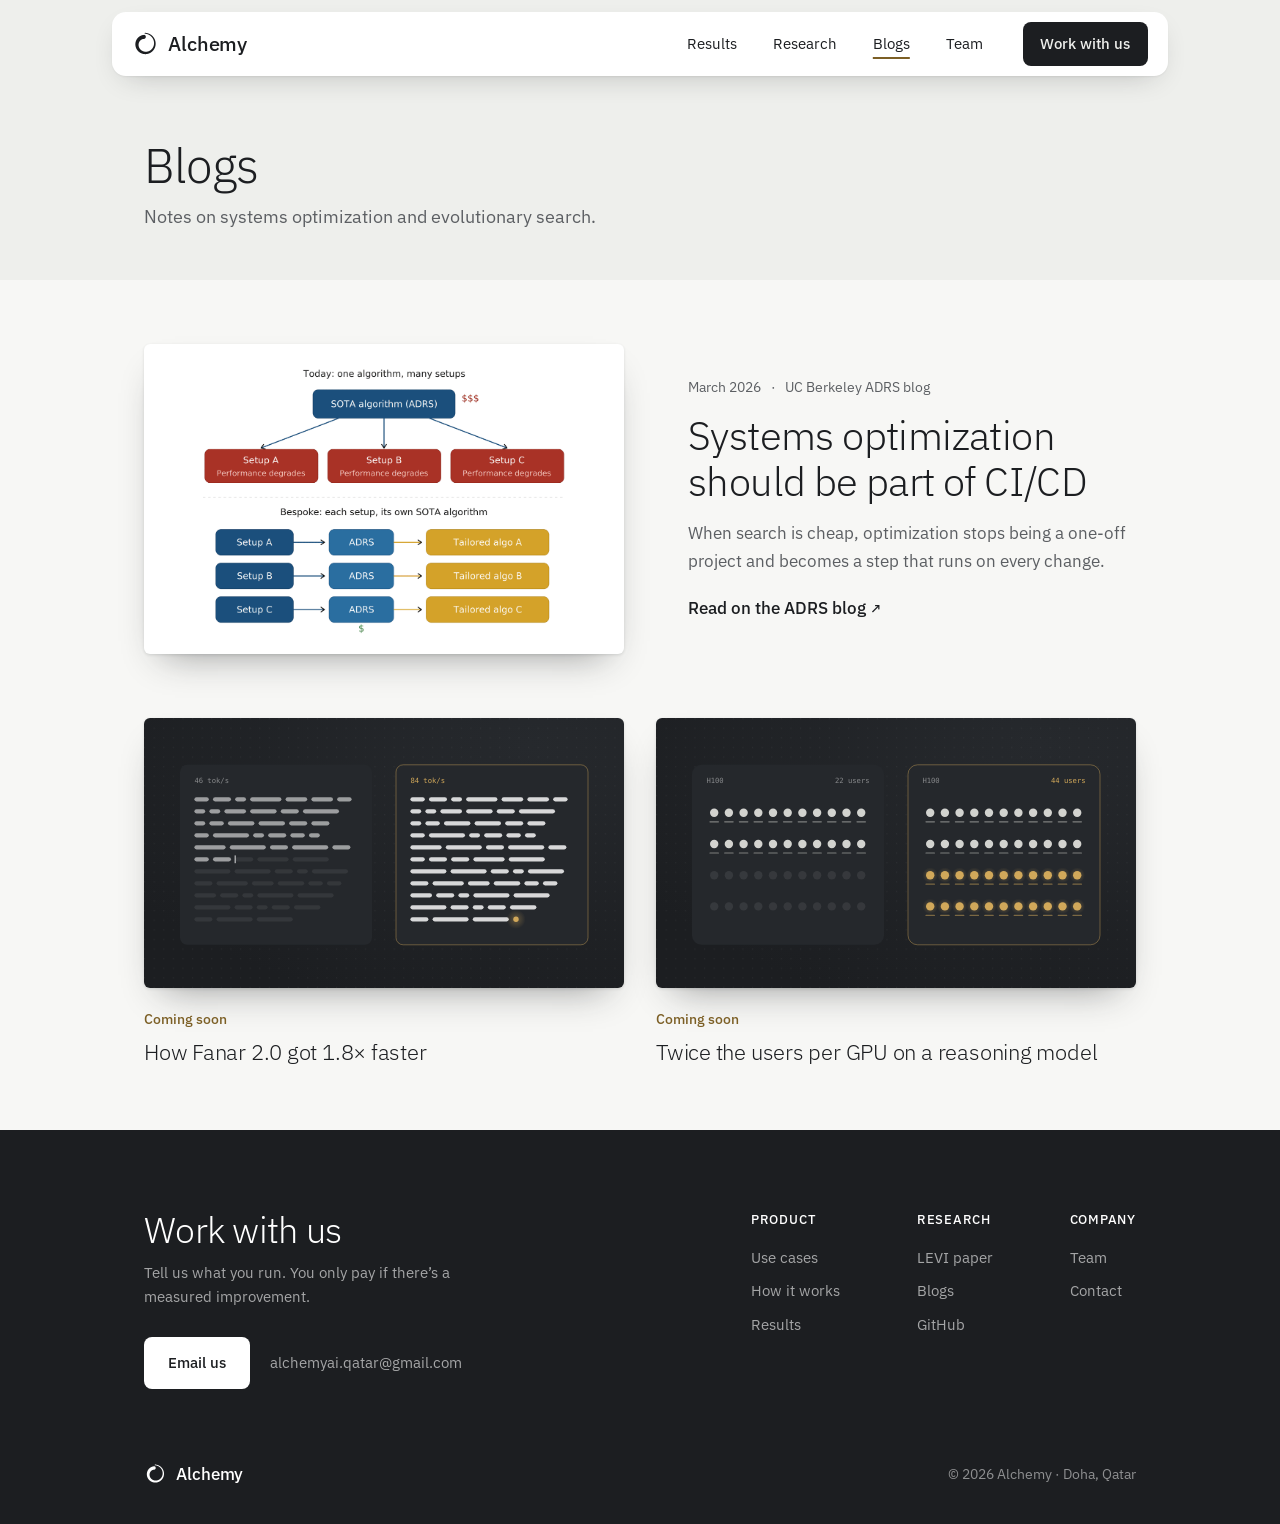
==== commit 831f0765: "New homepage: full-width dark hero, outreach copy, research logos Homepage: - Full-width dark hero u" ====
--- a/blog/index.html
+++ b/blog/index.html
@@ -26,7 +26,7 @@
   <link rel="preconnect" href="https://fonts.googleapis.com">
   <link rel="preconnect" href="https://fonts.gstatic.com" crossorigin>
   <link href="https://fonts.googleapis.com/css2?family=IBM+Plex+Sans:wght@300;400;500&display=swap" rel="stylesheet">
-  <link rel="stylesheet" href="/style.css">
+  <link rel="stylesheet" href="/style.css?v=20261026">
 </head>
 <body>
 
@@ -89,7 +89,7 @@
       <div class="footer-main">
         <div class="footer-cta">
           <h2>Work with us</h2>
-          <p>Tell us what you run, and on which GPUs.</p>
+          <p>Tell us what you run. You only pay if there&rsquo;s a measured improvement.</p>
           <div class="footer-actions">
             <a class="button" href="mailto:alchemyai.qatar@gmail.com">Email us</a>
             <span class="footer-email">alchemyai.qatar@gmail.com</span>
@@ -120,6 +120,6 @@
     </div>
   </footer>
 
-  <script src="/site.js"></script>
+  <script src="/site.js?v=20261026"></script>
 </body>
 </html>
--- a/style.css
+++ b/style.css
@@ -11,6 +11,7 @@
   --measure: 34rem;
   --gutter: clamp(1.25rem, 5vw, 3rem);
   --section: clamp(2.75rem, 5.5vw, 4rem);
+  --mono: "IBM Plex Mono", ui-monospace, SFMono-Regular, Menlo, monospace;
 }
 
 * { box-sizing: border-box; }
@@ -174,109 +175,108 @@
   color: var(--muted);
 }
 
-.engine {
-  margin-top: 0.75rem;
-  font-size: 0.9375rem;
-  color: var(--accent);
-}
-
-/* Homepage hero: a dark stage set in from the page edges, with the pitch on the
-   left and the cluster on the right. */
-
-.home-hero { padding: 1.25rem clamp(0.5rem, 1.5vw, 1rem) clamp(1.25rem, 3vw, 2rem); }
-
-.stage {
-  max-width: 84rem;
-  margin-inline: auto;
-  border-radius: 20px;
+/* Homepage: the page starts under the floating header, so the hero runs to the
+   very top of the screen. */
+.home .site-header { margin-bottom: -4.75rem; }
+
+/* Homepage hero: full width and dark, one big centered line, and the GPU cluster
+   running edge to edge underneath it. Brass is only the GPUs Alchemy fills. */
+
+.hero-x {
+  position: relative;
+  padding-block: calc(4.75rem + clamp(2rem, 5vw, 3.5rem)) clamp(1.5rem, 3vw, 2rem);
   background:
-    radial-gradient(circle at 1px 1px, rgb(255 255 255 / 0.07) 1px, transparent 1.5px) 0 0 / 18px 18px,
-    var(--ink);
+    radial-gradient(circle at 1px 1px, rgb(255 255 255 / 0.06) 1px, transparent 1.5px) 0 0 / 22px 22px,
+    linear-gradient(180deg, #111214 0%, var(--ink) 100%);
   color: #fff;
-}
-
-.stage :focus-visible { outline-color: var(--brass-light); }
-
-.stage-grid {
-  display: grid;
-  grid-template-columns: 1.05fr 1fr;
-  gap: clamp(2.5rem, 6vw, 5rem);
-  align-items: center;
-  padding-block: clamp(3.5rem, 8vw, 6rem);
-}
-
-.home-hero h1 {
-  font-size: clamp(2.5rem, 4.4vw, 3.6rem);
+  overflow: hidden;
+}
+
+.hero-x :focus-visible { outline-color: var(--brass-light); }
+
+.hero-x-copy { text-align: center; }
+
+.hero-x h1 {
+  max-width: 13ch;
+  margin: 0 auto;
+  font-size: clamp(2.75rem, 7.2vw, 6rem);
   font-weight: 300;
-  line-height: 1.05;
-  letter-spacing: -0.025em;
+  line-height: 1;
+  letter-spacing: -0.04em;
   text-wrap: balance;
 }
 
-.home-hero .lede { margin-top: 1.5rem; color: rgb(255 255 255 / 0.7); }
-.home-hero .engine { margin-top: 1.5rem; color: var(--brass-light); }
+.hero-x .lede { max-width: 40rem; margin: 1.75rem auto 0; color: rgb(255 255 255 / 0.7); }
 
 .actions { display: flex; flex-wrap: wrap; gap: 0.75rem; margin-top: 2rem; }
 .actions .button { margin-top: 0; }
-
-/* Cluster figure: 48 GPUs on a panel raised off the stage; the script fills
-   the idle ones in brass. */
-
-.cluster {
-  margin: 0;
-  padding: clamp(1.25rem, 3vw, 1.75rem);
-  background: #25282c;
-  border-radius: 12px;
-  box-shadow: 0 0 0 1px rgb(255 255 255 / 0.07), 0 30px 60px -30px rgb(0 0 0 / 0.8);
-  color: #fff;
-}
-
-.grid {
-  display: grid;
-  grid-template-columns: repeat(8, 1fr);
+.hero-x .actions { justify-content: center; margin-top: 2.25rem; }
+
+/* The cluster: rows of GPUs across the whole screen, fading out at both sides
+   as if it carries on past the edges. White is busy, brass is what Alchemy
+   fills, dark is idle. The caption crossfades from before to after. */
+
+.fleet { margin: clamp(2.5rem, 6vw, 4rem) 0 0; }
+
+.fleet-grid {
+  display: grid;
   gap: 7px;
-}
-
-.grid span {
+  -webkit-mask-image: linear-gradient(90deg, transparent, #000 12%, #000 88%, transparent);
+  mask-image: linear-gradient(90deg, transparent, #000 12%, #000 88%, transparent);
+}
+
+.fleet-grid i {
   aspect-ratio: 1;
   border-radius: 3px;
-  background: #33373d;
+  background: #2a2d32;
   transition: background-color 0.5s ease;
 }
 
-.grid span.busy { background: #e6e6e1; }
-.grid span.gained { background: var(--brass-light); }
-
-.cluster figcaption {
+.fleet-grid i.busy { background: #e6e6e1; }
+.fleet-grid i.gained { background: var(--brass-light); }
+
+.fleet figcaption {
+  display: grid;
   margin-top: 1.25rem;
-  font-size: 0.9375rem;
-  color: rgb(255 255 255 / 0.6);
-  display: grid;
-}
-
-.cluster figcaption span { grid-area: 1 / 1; transition: opacity 0.6s ease; }
-.cluster .after { opacity: 0; }
-.cluster.done .before { opacity: 0; }
-.cluster.done .after { opacity: 1; }
+  text-align: center;
+  font-size: 0.75rem;
+  letter-spacing: 0.04em;
+  color: rgb(255 255 255 / 0.55);
+}
+
+.fleet figcaption span { grid-area: 1 / 1; transition: opacity 0.6s ease; }
+.fleet .after { opacity: 0; }
+.fleet.done .before { opacity: 0; }
+.fleet.done .after { opacity: 1; }
 
 /* Sections open with a small brass label, then a real headline. Use cases sit
    on the lighter surface, How it works on dark, Results on the paper. */
 
-.uses, .how, .results { padding-block: var(--section); }
+.uses, .how, .results, .engage { padding-block: var(--section); }
 
 .uses { background: var(--surface); }
 
-.eyebrow { margin: 0; font-size: 0.875rem; font-weight: 500; letter-spacing: 0.01em; color: var(--accent); }
+/* Monospace for labels and numbers: the engineering voice. */
+.eyebrow, .fleet figcaption, .step-num, .pane-head, .demo figcaption { font-family: var(--mono); }
+
+.eyebrow {
+  margin: 0;
+  font-size: 0.75rem;
+  font-weight: 500;
+  letter-spacing: 0.08em;
+  text-transform: uppercase;
+  color: var(--accent);
+}
 
 .section-title { margin-bottom: clamp(2rem, 4vw, 3rem); }
 
 .section-title h2 {
   margin: 0.6rem 0 0;
-  max-width: 22ch;
-  font-size: clamp(1.875rem, 3.6vw, 2.75rem);
+  max-width: 20ch;
+  font-size: clamp(2.25rem, 4.6vw, 3.5rem);
   font-weight: 300;
-  line-height: 1.15;
-  letter-spacing: -0.02em;
+  line-height: 1.08;
+  letter-spacing: -0.03em;
 }
 
 .section-title .sub { margin-top: 0.9rem; max-width: var(--measure); color: var(--muted); }
@@ -359,36 +359,31 @@
 
 .use p { margin-top: 0.5rem; color: var(--muted); max-width: 22rem; }
 
-/* How it works, on dark: a trunk, then a search that branches, drops dead ends,
-   and converges on the fastest version at the right edge of the page. */
+/* How it works, on dark: three steps as cards, each with a line icon. */
 
 .how { background: var(--ink); color: #fff; }
 .how .eyebrow { color: var(--brass-light); }
 
-.tree { height: 150px; margin-bottom: 2rem; }
-.tree svg { display: block; overflow: visible; }
-.tree path, .tree line { fill: none; }
-.tree .trunk { stroke: rgb(255 255 255 / 0.85); stroke-width: 1.25; }
-.tree .try { stroke: #fff; stroke-width: 1; stroke-opacity: 0.28; transition: stroke 0.4s ease, stroke-width 0.4s ease, stroke-opacity 0.4s ease; }
-.tree .try.grow { transition: stroke-dashoffset 0.5s ease-out, stroke 0.4s ease, stroke-width 0.4s ease, stroke-opacity 0.4s ease; }
-.tree .try.win { stroke: var(--brass-light); stroke-width: 1.75; stroke-opacity: 1; }
-.tree .dead { fill: #fff; opacity: 0.45; transition: opacity 0.3s ease; }
-.tree .dead.hidden { opacity: 0; }
-.tree .node { fill: var(--ink); stroke: #fff; stroke-width: 1.5; transition: fill 0.4s ease, stroke 0.4s ease; }
-.tree .node.end { fill: var(--brass-light); stroke: var(--brass-light); }
-
-.process {
-  list-style: none;
+.steps {
+  display: grid;
+  grid-template-columns: repeat(3, 1fr);
+  gap: 1.25rem;
   margin: 0;
   padding: 0;
-  display: grid;
-  grid-template-columns: repeat(3, 1fr);
-  gap: 3rem;
-}
-
-.process h3 { display: flex; gap: 0.75rem; }
-.process .step { color: var(--brass-light); font-weight: 400; font-variant-numeric: tabular-nums; }
-.process p { margin-top: 0.5rem; color: rgb(255 255 255 / 0.62); max-width: 22rem; }
+  list-style: none;
+}
+
+.step-card { padding: clamp(1.5rem, 3vw, 2rem); background: #25282c; border-radius: 12px; }
+
+.step-icon { display: block; width: 56px; height: 56px; margin-bottom: 1.75rem; }
+.step-icon * { fill: none; stroke: rgb(255 255 255 / 0.8); stroke-width: 1.5; stroke-linecap: round; stroke-linejoin: round; }
+.step-icon .on { fill: var(--brass-light); stroke: var(--brass-light); }
+.step-icon .hot { stroke: var(--brass-light); }
+.step-icon .dot { fill: rgb(255 255 255 / 0.55); stroke: none; }
+
+.step-num { font-size: 0.75rem; letter-spacing: 0.08em; color: var(--brass-light); }
+.step-card h3 { margin-top: 0.5rem; font-size: 1.25rem; font-weight: 400; }
+.step-card p:last-child { margin-top: 0.5rem; color: rgb(255 255 255 / 0.62); }
 
 /* Results: each one a number on the left and a demo on the right. */
 
@@ -415,6 +410,7 @@
 .what { margin-top: 0.75rem; font-weight: 500; }
 
 .detail { margin-top: 0.5rem; color: var(--muted); }
+.result .cost { color: var(--ink); font-weight: 500; }
 
 /* A demo is a dark screen with two panes, before and with Alchemy, like the
    cluster in the hero: white for what was there, brass for what Alchemy adds. */
@@ -497,26 +493,71 @@
 
 .paper-feature { --cover: 13rem; }
 .paper-feature .entry-title { font-size: clamp(1.5rem, 3vw, 2rem); }
-.paper-feature .cited { margin-top: 1.75rem; }
 .paper-feature .more { margin-top: 1.75rem; }
 
+/* Who uses and cites LEVI, as a grid of logos. The files are trimmed to the
+   mark itself; the thin, condensed wordmarks (Berkeley, Carnegie Mellon) and
+   MIT's small type are set taller so every name reads at the same size. */
+.entry .cited { margin-top: 1.75rem; }
 .cited p { font-size: 0.9375rem; color: var(--muted); }
 
 .logos {
   margin-top: 1rem;
-  display: flex;
-  flex-wrap: wrap;
+  display: grid;
+  grid-template-columns: repeat(3, max-content);
   align-items: center;
-  gap: 2rem 2.75rem;
+  gap: 1.25rem 2.5rem;
 }
 
 .logos img {
-  height: 28px;
+  height: 22px;
   width: auto;
 }
 
-.logos img[alt="Carnegie Mellon University"] { height: 42px; }
-.logos img[alt="MIT"] { height: 24px; }
+.logos img[alt="UC Berkeley"], .logos img[alt="Carnegie Mellon University"] { height: 26px; }
+.logos img[alt="MIT"] { height: 30px; }
+
+/* Working with us: three steps from first message to a faster stack, as white
+   cards with an arrow between them, and the payment promise above them. */
+
+.engage .promise { color: var(--ink); font-size: 1.125rem; font-weight: 500; }
+
+.engage-steps {
+  display: grid;
+  grid-template-columns: repeat(3, 1fr);
+  gap: 1.25rem;
+  margin: 0;
+  padding: 0;
+  list-style: none;
+}
+
+.engage-steps li {
+  position: relative;
+  padding: clamp(1.5rem, 3vw, 2rem);
+  background: #fff;
+  border-radius: 12px;
+}
+
+.engage-steps .step-num { color: var(--accent); }
+.engage-steps h3 { margin-top: 0.5rem; font-size: 1.25rem; font-weight: 400; }
+.engage-steps li p:last-child { margin-top: 0.5rem; color: var(--muted); }
+
+/* An arrow in the gap after each step but the last. */
+.engage-steps li:not(:last-child)::after {
+  content: "\2192";
+  position: absolute;
+  top: 50%;
+  right: -1.05rem;
+  translate: 0 -50%;
+  z-index: 1;
+  color: var(--muted);
+  font-size: 1rem;
+}
+
+/* Sections fade up once as they come into view (the script adds .in). Without
+   the script, or with reduced motion, everything simply shows. */
+.js .reveal { opacity: 0; transform: translateY(18px); transition: opacity 0.8s ease, transform 0.8s ease; }
+.js .reveal.in { opacity: 1; transform: none; }
 
 .button {
   display: inline-block;
@@ -630,22 +671,6 @@
 }
 
 .paper-cover:hover img { translate: 0 -3px; }
-
-.paper-cited { margin-top: 1.75rem; font-size: 0.875rem; color: var(--muted); }
-
-.paper-cited ul {
-  display: flex;
-  flex-wrap: wrap;
-  gap: 0.25rem 0.75rem;
-  margin: 0.4rem 0 0;
-  padding: 0;
-  list-style: none;
-  color: var(--ink);
-  font-size: 1rem;
-  font-weight: 500;
-}
-
-.paper-cited li + li::before { content: "\00B7"; margin-right: 0.75rem; color: var(--muted); }
 
 .paper-links { display: flex; flex-wrap: wrap; gap: 0.5rem 2rem; margin-top: 1.75rem; }
 .paper-links .more { margin-top: 0; }
@@ -812,10 +837,6 @@
 
 /* Small screens */
 
-@media (max-width: 900px) {
-  .stage-grid { grid-template-columns: 1fr; }
-}
-
 @media (max-width: 720px) {
   .footer-main { grid-template-columns: 1fr 1fr; }
   .footer-cta { grid-column: 1 / -1; }
@@ -823,18 +844,19 @@
   .members, .post-grid { grid-template-columns: 1fr; }
   .paper-cover { width: min(14rem, 70%); }
   .use-list { grid-template-columns: 1fr; }
-  .process { grid-template-columns: 1fr; gap: 2.5rem; }
+  .steps, .engage-steps { grid-template-columns: 1fr; }
+  .engage-steps li:not(:last-child)::after { content: "\2193"; top: auto; bottom: -1.15rem; right: 50%; translate: 50% 0; }
   .result { grid-template-columns: 1fr; gap: 2rem; }
-  .stage { border-radius: 14px; }
   .race .panes { grid-template-columns: 1fr; }
-  .logos { gap: 1.5rem 1.75rem; }
-  .logos img { height: 22px; }
-  .logos img[alt="Carnegie Mellon University"] { height: 34px; }
-  .logos img[alt="MIT"] { height: 19px; }
+  .logos { grid-template-columns: repeat(2, max-content); gap: 1.25rem 2rem; }
+  .logos img { height: 19px; }
+  .logos img[alt="UC Berkeley"], .logos img[alt="Carnegie Mellon University"] { height: 22px; }
+  .logos img[alt="MIT"] { height: 26px; }
 }
 
 @media (prefers-reduced-motion: reduce) {
   html { scroll-behavior: auto; }
-  .grid span, .cluster figcaption span { transition: none; }
+  .fleet-grid i, .fleet figcaption span { transition: none; }
+  .js .reveal { opacity: 1; transform: none; transition: none; }
   .tokens span, svg.viz { animation: none; }
 }
